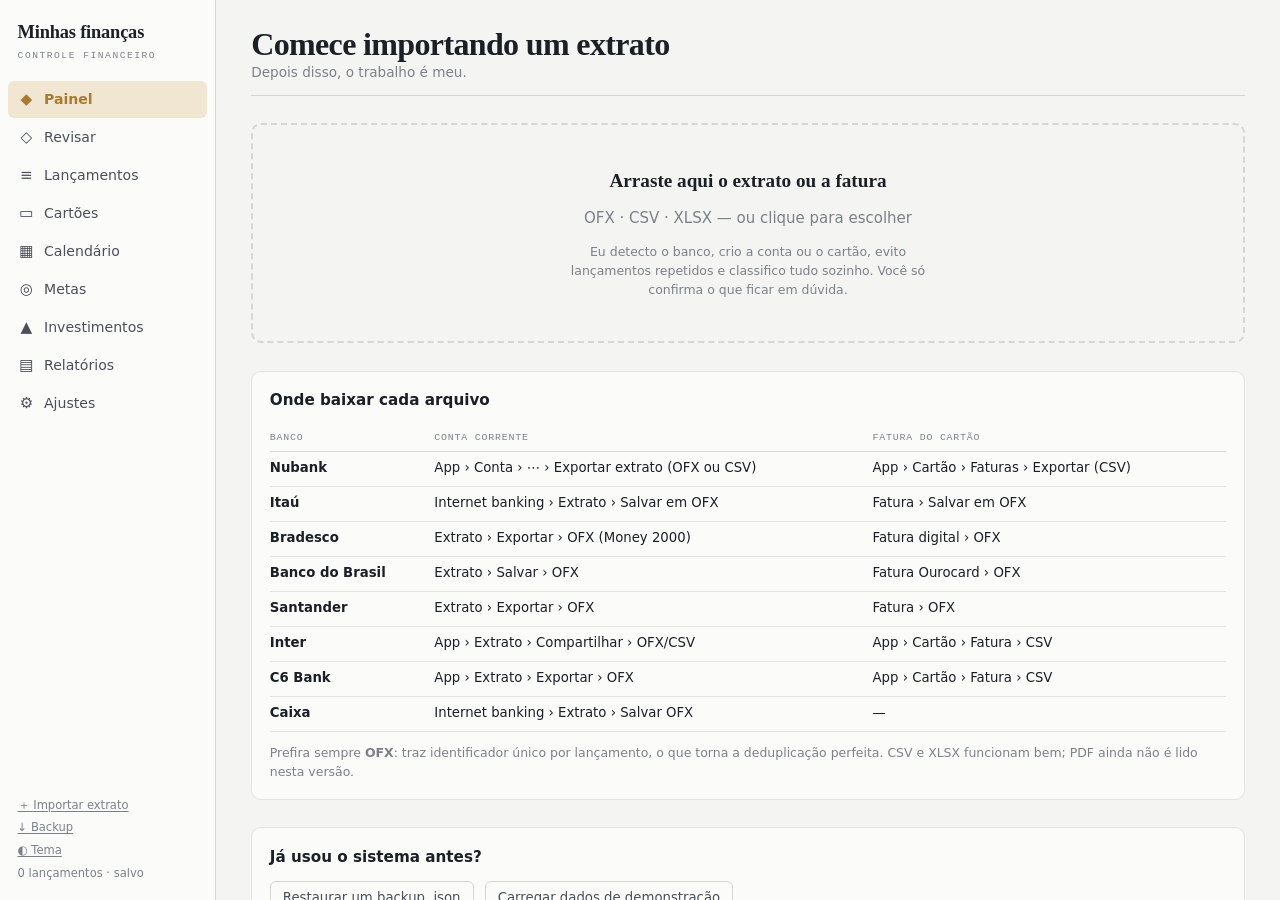
==== index.html @ c56936aa "Sistema de finanças pessoais: importação automática e PWA App 100% cliente, sem build e sem dependên" ====
<!DOCTYPE html>
<html lang="pt-BR">
<head>
<meta charset="utf-8">
<meta name="viewport" content="width=device-width, initial-scale=1, viewport-fit=cover">
<meta name="color-scheme" content="light dark">
<title>Finanças — controle pessoal</title>
<meta name="description" content="Controle financeiro pessoal com importação automática de extratos e faturas. Os dados ficam no seu dispositivo.">

<link rel="icon" href="data:image/svg+xml,<svg xmlns='http://www.w3.org/2000/svg' viewBox='0 0 32 32'><rect width='32' height='32' rx='7' fill='%23A87B2E'/><path d='M9 22V10h9M9 16h7' stroke='%23fff' stroke-width='2.6' fill='none' stroke-linecap='round'/></svg>">
<link rel="icon" type="image/png" sizes="32x32" href="icons/favicon-32.png">
<link rel="apple-touch-icon" href="icons/apple-touch-180.png">

<link rel="manifest" href="manifest.webmanifest">
<meta name="theme-color" media="(prefers-color-scheme: light)" content="#F4F4F2">
<meta name="theme-color" media="(prefers-color-scheme: dark)" content="#12151A">
<meta name="mobile-web-app-capable" content="yes">
<meta name="apple-mobile-web-app-capable" content="yes">
<meta name="apple-mobile-web-app-status-bar-style" content="default">
<meta name="apple-mobile-web-app-title" content="Finanças">

<link rel="stylesheet" href="css/app.css">
</head>
<body>

<div id="app">
  <div style="grid-column:1/-1;display:flex;align-items:center;justify-content:center;height:100vh;color:#7C8089;font-family:system-ui">
    Carregando…
  </div>
</div>

<script src="js/util.js"></script>
<script src="js/store.js"></script>
<script src="js/rules.js"></script>
<script src="js/parse.js"></script>
<script src="js/engine.js"></script>
<script src="js/insights.js"></script>
<script src="js/charts.js"></script>
<script src="js/xlsx.js"></script>
<script src="js/ui.js"></script>
<script src="js/views.js"></script>
<script src="js/views2.js"></script>
<script src="js/demo.js"></script>

<script>
/* ── Inicialização ─────────────────────────────────────────────── */
(async function boot() {
  const app = document.getElementById('app');
  try {
    await DB.load();
  } catch (e) {
    app.innerHTML = '<div style="padding:2rem;font-family:system-ui;max-width:44rem;margin:auto">' +
      '<h1>Não consegui abrir o armazenamento local</h1>' +
      '<p>' + String(e && e.message || e) + '</p>' +
      '<p>Tente abrir este arquivo no <b>Firefox</b>, que permite banco de dados local em arquivos abertos ' +
      'do disco. Nada é enviado para a internet em nenhum dos casos.</p></div>';
    return;
  }

  ENGINE.seed();
  UI.applyTheme();
  UI.render();

  // Aviso quando o armazenamento caiu para localStorage (limite ~5 MB).
  if (!DB._idb) {
    const info = DB.sizeInfo();
    if (info.mb > 3) {
      UI.toast('Atenção: o armazenamento deste navegador está perto do limite. ' +
        'Baixe um backup em Ajustes e considere abrir o arquivo no Firefox.', 'bad');
    }
  }

  // Grava antes de fechar a aba.
  window.addEventListener('beforeunload', () => { DB.flush(); });

  // Atalhos
  document.addEventListener('keydown', e => {
    if (e.target.matches('input,textarea,select')) return;
    if ((e.ctrlKey || e.metaKey) && e.key.toLowerCase() === 'k') {
      e.preventDefault();
      UI.go('transacoes');
      setTimeout(() => { const q = document.querySelector('#fq'); if (q) q.focus(); }, 60);
      return;
    }
    if (e.ctrlKey || e.metaKey || e.altKey) return;
    const map = { '1': 'painel', '2': 'revisar', '3': 'transacoes', '4': 'cartoes', '5': 'calendario', '6': 'metas', '7': 'investimentos', '8': 'relatorios', '9': 'ajustes' };
    if (map[e.key]) { UI.go(map[e.key]); return; }
    if (e.key === 'i' || e.key === 'I') UI.actions.import();
  });

  /* ── Atalhos do sistema operacional (ícone longo-pressionado) ─── */
  const params = new URLSearchParams(location.search);
  if (params.get('tela')) UI.go(params.get('tela'));
  if (params.get('acao') === 'importar') setTimeout(() => UI.actions.import(), 200);

  /* ── Service worker: abre offline e avisa quando há versão nova ── */
  if ('serviceWorker' in navigator && location.protocol.startsWith('http')) {
    try {
      const reg = await navigator.serviceWorker.register('sw.js');

      const avisarAtualizacao = worker => {
        UI.toast('Nova versão disponível. ' +
          '<button class="btn sm primary" id="btnAtualizar">Atualizar agora</button>',
          '', { persist: true });
        const btn = document.getElementById('btnAtualizar');
        if (btn) btn.onclick = () => {
          worker.postMessage({ tipo: 'ASSUMIR_AGORA' });
        };
      };

      if (reg.waiting && navigator.serviceWorker.controller) avisarAtualizacao(reg.waiting);

      reg.addEventListener('updatefound', () => {
        const novo = reg.installing;
        if (!novo) return;
        novo.addEventListener('statechange', () => {
          // Só é "atualização" se já havia uma versão controlando a página.
          if (novo.state === 'installed' && navigator.serviceWorker.controller) {
            avisarAtualizacao(novo);
          }
        });
      });

      let recarregando = false;
      navigator.serviceWorker.addEventListener('controllerchange', () => {
        if (recarregando) return;
        recarregando = true;
        location.reload();
      });
    } catch (e) {
      console.warn('Service worker não registrado:', e);
    }
  }

  /* ── Convite para instalar na tela inicial ─────────────────────── */
  let promptInstalar = null;
  window.addEventListener('beforeinstallprompt', e => {
    e.preventDefault();
    promptInstalar = e;
    if (DB.data.settings.instalacaoDispensada) return;
    setTimeout(() => {
      UI.toast('Dá para instalar como aplicativo, com ícone na tela inicial. ' +
        '<button class="btn sm primary" id="btnInstalar">Instalar</button> ' +
        '<button class="btn sm ghost" id="btnNaoInstalar">Agora não</button>',
        '', { persist: true });
      const bi = document.getElementById('btnInstalar');
      const bn = document.getElementById('btnNaoInstalar');
      if (bi) bi.onclick = async () => {
        const p = promptInstalar; promptInstalar = null;
        const t = document.querySelector('.toast'); if (t) t.remove();
        if (p) { p.prompt(); await p.userChoice; }
      };
      if (bn) bn.onclick = () => {
        DB.data.settings.instalacaoDispensada = true;
        DB.save();
        const t = document.querySelector('.toast'); if (t) t.remove();
      };
    }, 4000);
  });

  window.addEventListener('appinstalled', () => {
    UI.toast('Instalado. Agora ele abre pelo ícone, como qualquer aplicativo.', 'good');
  });

  // Lembrete de backup a cada 30 dias.
  const s = DB.data.settings;
  if (DB.data.transactions.length > 50) {
    const last = s.lastBackup;
    if (!last || U.daysBetween(last, U.today()) > 30) {
      setTimeout(() => {
        UI.toast('Faz mais de um mês que você não baixa um backup. ' +
          '<button class="btn sm primary" data-act="backup">Baixar agora</button>', '',
          { persist: true });
      }, 2500);
    }
  }
})();
</script>
</body>
</html>
---- css/app.css ----
/* ══════════════════════════════════════════════════════════════════
   app.css — identidade visual: papel de extrato, tinta fria,
   acento latão. Números sempre em fonte tabular.
   ══════════════════════════════════════════════════════════════════ */

:root{
  --paper:#F4F4F2; --panel:#FBFBFA; --sunken:#EBEAE6; --raised:#FFFFFF;
  --ink:#1B1F26; --ink-2:#4A4F58; --ink-3:#7C8089;
  --rule:#D8D6D0; --rule-soft:#E6E4DE;
  --brass:#A87B2E; --brass-2:#8C6524; --brass-soft:#F0E6D2;
  --btn-bg:#8C6524; --btn-fg:#FFFFFF; --btn-bg-h:#6F4F1B;
  --pos:#2F7D5A; --neg:#A83A2C; --warn:#B07500;
  --pos-bg:#E4F0EA; --neg-bg:#F7E5E2; --warn-bg:#F7EEDA;
  --shadow:0 1px 2px rgba(27,31,38,.05),0 10px 30px -20px rgba(27,31,38,.35);
  --shadow-lg:0 4px 12px rgba(27,31,38,.10),0 24px 60px -30px rgba(27,31,38,.45);

  --serif:"Iowan Old Style","Palatino Linotype",Palatino,"Book Antiqua","Times New Roman",Georgia,serif;
  --sans:"Segoe UI Variable Text","Segoe UI",system-ui,-apple-system,"Helvetica Neue",Arial,sans-serif;
  --mono:"Cascadia Mono",Consolas,ui-monospace,"SF Mono","Roboto Mono","Liberation Mono",monospace;

  --r:6px; --r-lg:10px;
  --s1:.35rem; --s2:.7rem; --s3:1.1rem; --s4:1.7rem; --s5:2.6rem;
  --nav-w:216px;
}

@media (prefers-color-scheme:dark){
  :root:not([data-theme="light"]){
    --paper:#12151A; --panel:#181C22; --sunken:#0E1116; --raised:#1E232A;
    --ink:#E7E5DF; --ink-2:#A9ADB5; --ink-3:#767B84;
    --rule:#2A2F37; --rule-soft:#22262D;
    --brass:#D8A64A; --brass-2:#E8BC6C; --brass-soft:#2A2317;
    --btn-bg:#D8A64A; --btn-fg:#14100A; --btn-bg-h:#E8BC6C;
    --pos:#4FB489; --neg:#E0705E; --warn:#E8A93B;
    --pos-bg:#132720; --neg-bg:#2A1815; --warn-bg:#2A2010;
    --shadow:0 1px 2px rgba(0,0,0,.4),0 10px 30px -20px rgba(0,0,0,.9);
    --shadow-lg:0 4px 12px rgba(0,0,0,.5),0 24px 60px -30px rgba(0,0,0,1);
  }
}
:root[data-theme="dark"]{
  --paper:#12151A; --panel:#181C22; --sunken:#0E1116; --raised:#1E232A;
  --ink:#E7E5DF; --ink-2:#A9ADB5; --ink-3:#767B84;
  --rule:#2A2F37; --rule-soft:#22262D;
  --brass:#D8A64A; --brass-2:#E8BC6C; --brass-soft:#2A2317;
    --btn-bg:#D8A64A; --btn-fg:#14100A; --btn-bg-h:#E8BC6C;
  --pos:#4FB489; --neg:#E0705E; --warn:#E8A93B;
  --pos-bg:#132720; --neg-bg:#2A1815; --warn-bg:#2A2010;
  --shadow:0 1px 2px rgba(0,0,0,.4),0 10px 30px -20px rgba(0,0,0,.9);
  --shadow-lg:0 4px 12px rgba(0,0,0,.5),0 24px 60px -30px rgba(0,0,0,1);
}

*{box-sizing:border-box}
html,body{height:100%}
body{
  margin:0; background:var(--paper); color:var(--ink);
  font-family:var(--sans); font-size:15px; line-height:1.55;
  -webkit-font-smoothing:antialiased; overflow:hidden;
}
button,input,select,textarea{font:inherit; color:inherit}
button{cursor:pointer; background:none; border:none; padding:0; text-align:left}
:focus-visible{outline:2px solid var(--brass); outline-offset:2px; border-radius:3px}
a{color:var(--brass)}
.num{font-family:var(--mono); font-variant-numeric:tabular-nums; letter-spacing:-.01em}
.pos{color:var(--pos)} .neg{color:var(--neg)} .warnc{color:var(--warn)}
.muted{color:var(--ink-3)}
h1,h2,h3{margin:0}

/* ═══════════════════════ Estrutura ═══════════════════════════ */
#app{display:grid; grid-template-columns:var(--nav-w) minmax(0,1fr); height:100vh}

nav.side{
  background:var(--panel); border-right:1px solid var(--rule);
  display:flex; flex-direction:column; overflow-y:auto; padding:var(--s3) 0;
}
.brand{padding:0 var(--s3) var(--s3); display:flex; flex-direction:column; gap:.15rem}
.brand b{font-family:var(--serif); font-size:1.15rem; font-weight:600; letter-spacing:-.01em}
.brand span{font-family:var(--mono); font-size:.6rem; letter-spacing:.16em; text-transform:uppercase; color:var(--ink-3)}

.navlist{display:flex; flex-direction:column; gap:1px; padding:0 .5rem}
.navlist button{
  display:flex; align-items:center; gap:.55rem; padding:.42rem .6rem;
  border-radius:var(--r); color:var(--ink-2); font-size:.88rem; width:100%;
}
.navlist button:hover{background:var(--sunken); color:var(--ink)}
.navlist button.on{background:var(--brass-soft); color:var(--brass); font-weight:600}
.navlist button .ico{width:1.1rem; text-align:center; font-size:.95rem; flex:none}
.navlist button .badge{
  margin-left:auto; font-family:var(--mono); font-size:.62rem; background:var(--btn-bg);
  color:var(--btn-fg); padding:.05rem .3rem; border-radius:99px; min-width:1.2rem; text-align:center;
}
.navlist button.on .badge{background:var(--brass); color:var(--panel)}
.nav-sep{height:1px; background:var(--rule-soft); margin:var(--s2) var(--s3)}
.nav-foot{margin-top:auto; padding:var(--s3) var(--s3) 0; font-size:.72rem; color:var(--ink-3); display:flex; flex-direction:column; gap:.3rem}
.nav-foot button{font-size:.72rem; color:var(--ink-3); text-decoration:underline; text-underline-offset:2px}
.nav-foot button:hover{color:var(--brass)}

main{overflow-y:auto; padding:var(--s4) clamp(1rem,3vw,2.2rem) var(--s5); min-width:0}
.view{max-width:1180px; margin:0 auto; display:flex; flex-direction:column; gap:var(--s4)}

.vhead{display:flex; align-items:flex-end; gap:var(--s3); flex-wrap:wrap; border-bottom:1px solid var(--rule); padding-bottom:var(--s2)}
.vhead h1{font-family:var(--serif); font-size:clamp(1.5rem,3vw,2rem); font-weight:600; letter-spacing:-.02em; line-height:1.1}
.vhead .sub{color:var(--ink-3); font-size:.85rem}
.vhead .spacer{flex:1}

/* ═══════════════════════ Componentes ═════════════════════════ */
.card{background:var(--panel); border:1px solid var(--rule-soft); border-radius:var(--r-lg); padding:var(--s3); display:flex; flex-direction:column; gap:var(--s2)}
.card.flat{background:transparent; border-color:var(--rule)}
.card h3{font-size:.95rem; font-weight:650}
.lbl{font-family:var(--mono); font-size:.62rem; letter-spacing:.1em; text-transform:uppercase; color:var(--ink-3)}
.grid{display:grid; gap:var(--s2)}
.g2{grid-template-columns:repeat(auto-fit,minmax(260px,1fr))}
.g3{grid-template-columns:repeat(auto-fit,minmax(210px,1fr))}
.g4{grid-template-columns:repeat(auto-fit,minmax(165px,1fr))}
.row{display:flex; gap:var(--s2); align-items:center; flex-wrap:wrap}
.stack{display:flex; flex-direction:column; gap:var(--s2)}

.kpi{background:var(--panel); border:1px solid var(--rule-soft); border-radius:var(--r-lg); padding:var(--s3); display:flex; flex-direction:column; gap:.2rem}
.kpi .v{font-family:var(--mono); font-size:1.5rem; font-variant-numeric:tabular-nums; letter-spacing:-.02em; line-height:1.15}
.kpi .d{font-size:.76rem; color:var(--ink-3)}
.kpi .chart-spark{margin-top:.3rem; width:100%; height:30px}

.btn{
  display:inline-flex; align-items:center; gap:.4rem; padding:.4rem .75rem;
  border:1px solid var(--rule); border-radius:var(--r); background:var(--panel);
  font-size:.83rem; color:var(--ink-2); white-space:nowrap;
}
.btn:hover{border-color:var(--brass); color:var(--brass)}
.btn.primary{background:var(--btn-bg); border-color:var(--btn-bg); color:var(--btn-fg); font-weight:600}
.btn.primary:hover{background:var(--btn-bg-h); border-color:var(--btn-bg-h); color:var(--btn-fg)}
.btn.ghost{border-color:transparent; background:transparent}
.btn.ghost:hover{background:var(--sunken)}
.btn.sm{padding:.22rem .5rem; font-size:.75rem}
.btn.danger:hover{border-color:var(--neg); color:var(--neg)}
.btn[disabled]{opacity:.45; cursor:not-allowed}

.pill{
  display:inline-flex; align-items:center; gap:.3rem; font-family:var(--mono);
  font-size:.63rem; letter-spacing:.06em; text-transform:uppercase;
  padding:.12rem .42rem; border-radius:4px; border:1px solid var(--rule); color:var(--ink-2); white-space:nowrap;
}
.pill.pos{background:var(--pos-bg); border-color:transparent; color:var(--pos)}
.pill.neg{background:var(--neg-bg); border-color:transparent; color:var(--neg)}
.pill.warn{background:var(--warn-bg); border-color:transparent; color:var(--warn)}
.pill.brass{background:var(--brass-soft); border-color:transparent; color:var(--brass)}
.pill.cat{border-color:var(--rule); text-transform:none; letter-spacing:0; font-family:var(--sans); font-size:.7rem}
.pill button{color:inherit; opacity:.6}
.pill button:hover{opacity:1}

input[type=text],input[type=search],input[type=number],input[type=date],select,textarea{
  background:var(--paper); border:1px solid var(--rule); border-radius:var(--r);
  padding:.35rem .55rem; font-size:.85rem; width:100%;
}
input:focus,select:focus,textarea:focus{border-color:var(--brass); outline:none}
label.field{display:flex; flex-direction:column; gap:.2rem; font-size:.78rem; color:var(--ink-3); min-width:0}
.check{display:flex; align-items:center; gap:.4rem; font-size:.82rem; color:var(--ink-2); cursor:pointer}
.check input{width:auto}

.note{border-left:2px solid var(--brass); background:var(--panel); padding:var(--s2) var(--s3); border-radius:0 var(--r) var(--r) 0; font-size:.86rem; color:var(--ink-2)}
.note.warn{border-left-color:var(--warn); background:var(--warn-bg)}
.note.bad{border-left-color:var(--neg); background:var(--neg-bg)}
.note.good{border-left-color:var(--pos); background:var(--pos-bg)}
.note b{color:var(--ink)}

.empty{
  border:1px dashed var(--rule); border-radius:var(--r-lg); padding:var(--s4);
  text-align:center; color:var(--ink-3); display:flex; flex-direction:column; gap:var(--s2); align-items:center;
}
.empty b{color:var(--ink); font-size:1rem; font-family:var(--serif); font-weight:600}
.empty-chart{color:var(--ink-3); font-size:.82rem; padding:var(--s3) 0; text-align:center}

/* ═══════════════════════ Tabela / feed ═══════════════════════ */
.feed{display:flex; flex-direction:column}
.trow{
  display:grid; grid-template-columns:auto 4.6rem minmax(0,1fr) auto auto;
  gap:.6rem; align-items:center; padding:.5rem .55rem;
  border-bottom:1px solid var(--rule-soft); border-radius:var(--r);
}
.trow:hover{background:var(--panel)}
.trow.sel{background:var(--brass-soft)}
.trow .tdate{font-family:var(--mono); font-size:.74rem; color:var(--ink-3); white-space:nowrap}
.trow .tmain{min-width:0; display:flex; flex-direction:column; gap:.1rem}
.trow .tname{font-size:.87rem; white-space:nowrap; overflow:hidden; text-overflow:ellipsis}
.trow .tmeta{font-size:.7rem; color:var(--ink-3); display:flex; gap:.35rem; align-items:center; flex-wrap:wrap}
.trow .tamt{font-family:var(--mono); font-variant-numeric:tabular-nums; font-size:.88rem; white-space:nowrap; text-align:right}
.trow .tact{opacity:0; display:flex; gap:.2rem}
.trow:hover .tact,.trow:focus-within .tact{opacity:1}
.trow input[type=checkbox]{width:auto}
.dotcat{width:8px; height:8px; border-radius:2px; flex:none; display:inline-block}

.bulkbar{
  position:sticky; bottom:0; z-index:5; background:var(--raised); border:1px solid var(--brass);
  border-radius:var(--r-lg); padding:.5rem .7rem; display:flex; gap:.5rem; align-items:center;
  box-shadow:var(--shadow-lg); flex-wrap:wrap;
}

/* ═══════════════════════ Revisão ═════════════════════════════ */
.reviewcard{background:var(--panel); border:1px solid var(--rule); border-radius:var(--r-lg); padding:var(--s3); display:flex; flex-direction:column; gap:var(--s2)}
.reviewcard.dup{border-color:var(--warn)}
.reviewhead{display:flex; justify-content:space-between; align-items:baseline; gap:var(--s2)}
.reviewhead .m{font-weight:650; font-size:1rem}
.reviewhead .a{font-family:var(--mono); font-size:1rem; font-variant-numeric:tabular-nums}
.catchips{display:flex; gap:.3rem; flex-wrap:wrap}
.catchip{padding:.22rem .55rem; border:1px solid var(--rule); border-radius:99px; font-size:.78rem; color:var(--ink-2); background:var(--paper)}
.catchip:hover{border-color:var(--brass); color:var(--brass)}
.catchip.best{border-color:var(--brass); background:var(--brass-soft); color:var(--brass); font-weight:600}

/* ═══════════════════════ Gráficos ════════════════════════════ */
.chart-wrap{display:flex; flex-direction:column; gap:.3rem; min-width:0}
svg.chart{width:100%; height:auto; display:block; overflow:visible}
svg.chart-forecast{height:220px} svg.chart-monthly{height:200px}
svg.chart-cardfc{height:150px} svg.chart-spark{height:32px; width:120px}
.ct-axis{font-family:var(--mono); font-size:9px; fill:var(--ink-3)}
.chart-legend{display:flex; gap:.8rem; font-size:.72rem; color:var(--ink-3); flex-wrap:wrap}
.chart-legend i{display:inline-block; width:9px; height:9px; border-radius:2px; margin-right:.3rem; vertical-align:-1px}
.chart-foot{display:flex; justify-content:space-between; font-family:var(--mono); font-size:.68rem; color:var(--ink-3); gap:.5rem; flex-wrap:wrap}
.chart-alert{color:var(--neg)}

.catbars{display:flex; flex-direction:column; gap:.45rem}
.catbar{display:flex; flex-direction:column; gap:.18rem; padding:.25rem .3rem; border-radius:var(--r); width:100%}
button.catbar:hover{background:var(--sunken)}
.catbar-head{display:flex; justify-content:space-between; gap:.5rem; align-items:baseline}
.catbar-name{font-size:.82rem; display:flex; align-items:center; gap:.4rem; min-width:0}
.catbar-name i{width:9px; height:9px; border-radius:2px; flex:none}
.catbar-val{font-family:var(--mono); font-size:.8rem; font-variant-numeric:tabular-nums; white-space:nowrap}
.catbar-track{display:block; height:5px; border-radius:3px; background:var(--sunken); overflow:hidden}
.catbar-track i{display:block; height:100%; border-radius:3px}
.catbar-sub{font-size:.68rem; color:var(--ink-3)}
.catbar-rest{opacity:.7}

.prog{display:block; height:6px; border-radius:4px; background:var(--sunken); overflow:hidden}
.prog i{display:block; height:100%; border-radius:4px}

/* ═══════════════════════ Calendário ══════════════════════════ */
.cal{display:grid; grid-template-columns:repeat(7,1fr); gap:3px}
.cal .dow{font-family:var(--mono); font-size:.6rem; text-transform:uppercase; letter-spacing:.08em; color:var(--ink-3); text-align:center; padding-bottom:.2rem}
.cal .day{
  min-height:82px; border:1px solid var(--rule-soft); border-radius:var(--r);
  padding:.25rem .3rem; display:flex; flex-direction:column; gap:2px; background:var(--panel); overflow:hidden;
}
.cal .day.out{opacity:.35}
.cal .day.today{border-color:var(--brass); box-shadow:inset 0 0 0 1px var(--brass)}
.cal .day.risk{border-color:var(--neg)}
.cal .dnum{font-family:var(--mono); font-size:.68rem; color:var(--ink-3); display:flex; justify-content:space-between}
.cal .dnum b{font-weight:600; color:var(--ink)}
.cal .ev{font-size:.62rem; line-height:1.25; display:flex; gap:.2rem; align-items:baseline; white-space:nowrap; overflow:hidden; text-overflow:ellipsis}
.cal .ev i{width:5px; height:5px; border-radius:2px; flex:none; margin-top:.28rem}
.cal .bal{margin-top:auto; font-family:var(--mono); font-size:.6rem; color:var(--ink-3)}

/* ═══════════════════════ Modal / painel ══════════════════════ */
.scrim{position:fixed; inset:0; background:rgba(10,12,16,.55); display:flex; align-items:center; justify-content:center; padding:1rem; z-index:50; backdrop-filter:blur(2px)}
.modal{background:var(--paper); border:1px solid var(--rule); border-radius:var(--r-lg); box-shadow:var(--shadow-lg); max-width:640px; width:100%; max-height:88vh; overflow-y:auto; padding:var(--s4)}
.modal.wide{max-width:900px}
.modal h2{font-family:var(--serif); font-size:1.3rem; font-weight:600; margin-bottom:var(--s2)}
.modal-foot{display:flex; gap:.5rem; justify-content:flex-end; margin-top:var(--s3); flex-wrap:wrap}

.toast{
  position:fixed; bottom:1.2rem; left:50%; transform:translateX(-50%);
  background:var(--raised); border:1px solid var(--rule); border-left:3px solid var(--brass);
  border-radius:var(--r); padding:.6rem .9rem; box-shadow:var(--shadow-lg); z-index:80;
  font-size:.85rem; max-width:min(520px,92vw); display:flex; gap:.6rem; align-items:center;
}
.toast.bad{border-left-color:var(--neg)} .toast.good{border-left-color:var(--pos)}

/* ═══════════════════════ Zona de importação ══════════════════ */
.drop{
  border:2px dashed var(--rule); border-radius:var(--r-lg); padding:var(--s5) var(--s3);
  text-align:center; color:var(--ink-3); display:flex; flex-direction:column; gap:var(--s2);
  align-items:center; transition:border-color .15s, background .15s;
}
.drop.over{border-color:var(--brass); background:var(--brass-soft)}
.drop b{font-family:var(--serif); font-size:1.2rem; color:var(--ink); font-weight:600}
body.dragging .drop{border-color:var(--brass)}

.impline{display:flex; justify-content:space-between; gap:.5rem; font-size:.8rem; padding:.3rem 0; border-bottom:1px solid var(--rule-soft)}

/* ═══════════════════════ Metas / listas ══════════════════════ */
.goal{background:var(--panel); border:1px solid var(--rule-soft); border-radius:var(--r-lg); padding:var(--s3); display:flex; flex-direction:column; gap:.4rem}
.goal .gh{display:flex; justify-content:space-between; align-items:baseline; gap:.5rem}
.goal .gv{font-family:var(--mono); font-size:1.15rem; font-variant-numeric:tabular-nums}

table.tbl{width:100%; border-collapse:collapse; font-size:.83rem}
table.tbl th{font-family:var(--mono); font-size:.62rem; letter-spacing:.08em; text-transform:uppercase; color:var(--ink-3); text-align:left; font-weight:500; border-bottom:1px solid var(--rule); padding:.35rem .5rem .35rem 0; white-space:nowrap}
table.tbl td{border-bottom:1px solid var(--rule-soft); padding:.42rem .5rem .42rem 0; vertical-align:middle}
table.tbl td.n,table.tbl th.n{text-align:right; font-family:var(--mono); font-variant-numeric:tabular-nums; white-space:nowrap}
table.tbl tr:hover td{background:var(--panel)}
.scrollx{overflow-x:auto}

/* ═══════════════════════ Responsivo ══════════════════════════ */
.mobilebar{display:none}
@media (max-width:900px){
  #app{grid-template-columns:minmax(0,1fr)}
  nav.side{display:none}
  main{padding:var(--s3) var(--s3) 5.5rem}
  .mobilebar{
    display:flex; position:fixed; bottom:0; left:0; right:0; z-index:40;
    background:var(--panel); border-top:1px solid var(--rule);
    padding:.3rem .3rem calc(.3rem + env(safe-area-inset-bottom,0px));
  }
  .mobilebar button{flex:1; display:flex; flex-direction:column; align-items:center; gap:.1rem; padding:.35rem .1rem; font-size:.6rem; color:var(--ink-3); border-radius:var(--r)}
  .mobilebar button .ico{font-size:1.05rem}
  .mobilebar button.on{color:var(--brass); background:var(--brass-soft)}
  .mobilebar button .badge{position:absolute; transform:translate(1.1rem,-.2rem); background:var(--brass); color:var(--panel); font-family:var(--mono); font-size:.55rem; border-radius:99px; padding:0 .25rem}
  .trow{grid-template-columns:auto 3.4rem minmax(0,1fr) auto; gap:.4rem}
  .trow .tact{display:none}
  .cal .day{min-height:56px}
  .cal .ev{font-size:.55rem}
  .vhead h1{font-size:1.3rem}
}
@media (max-width:520px){
  .cal .day{min-height:46px; padding:.15rem}
  .cal .ev i{display:none}
  .kpi .v{font-size:1.25rem}
}

@media (prefers-reduced-motion:reduce){*{animation:none!important; transition:none!important}}

@media print{
  nav.side,.mobilebar,.bulkbar,.btn{display:none!important}
  body,main{overflow:visible; height:auto}
  #app{display:block}
  .card,.kpi{break-inside:avoid}
}
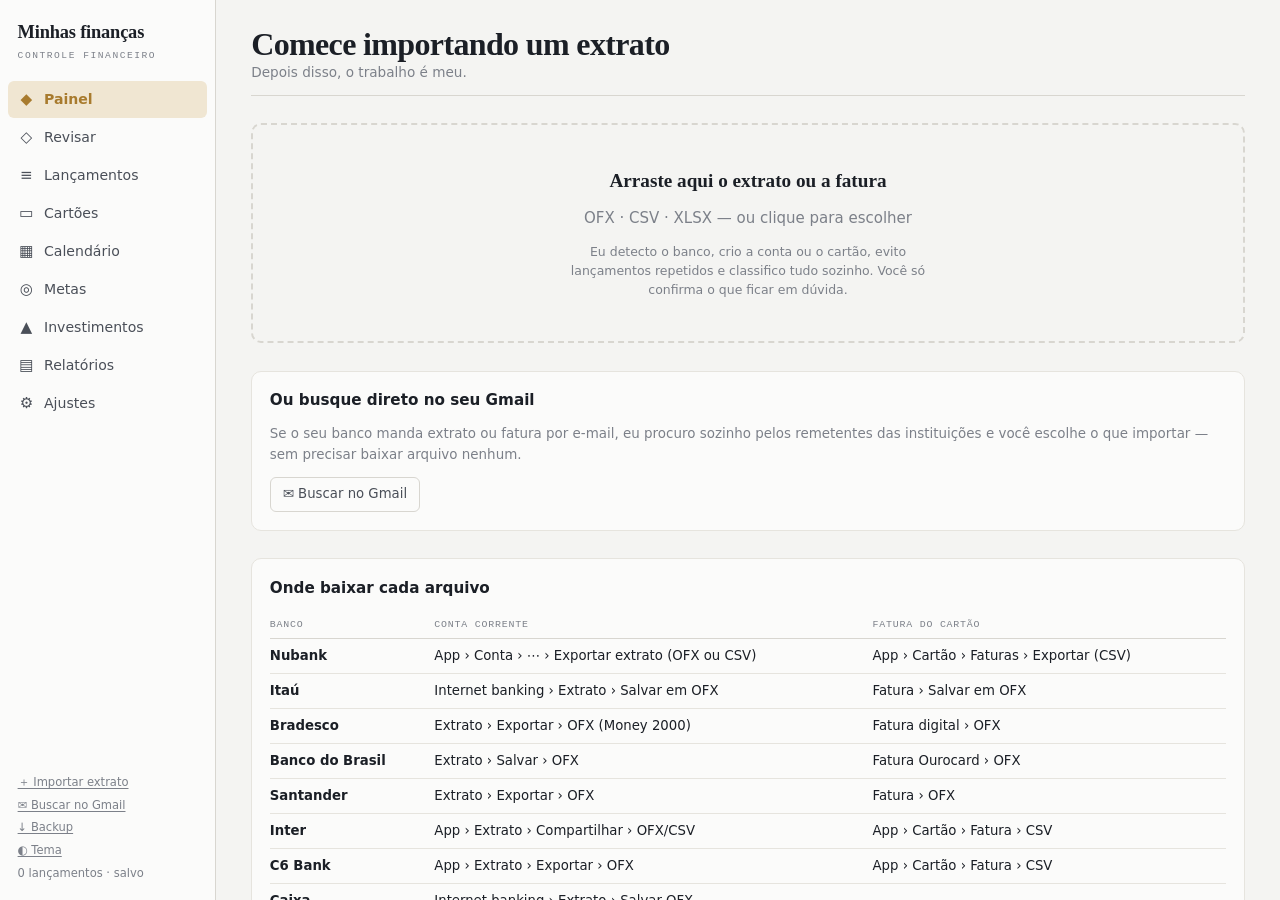
==== commit bfc31e50: "Buscar extratos e faturas direto no Gmail Varre e-mails com anexo de 33 remetentes de instituições f" ====
--- a/index.html
+++ b/index.html
@@ -40,6 +40,7 @@
 <script src="js/ui.js"></script>
 <script src="js/views.js"></script>
 <script src="js/views2.js"></script>
+<script src="js/gmail.js"></script>
 <script src="js/demo.js"></script>
 
 <script>
